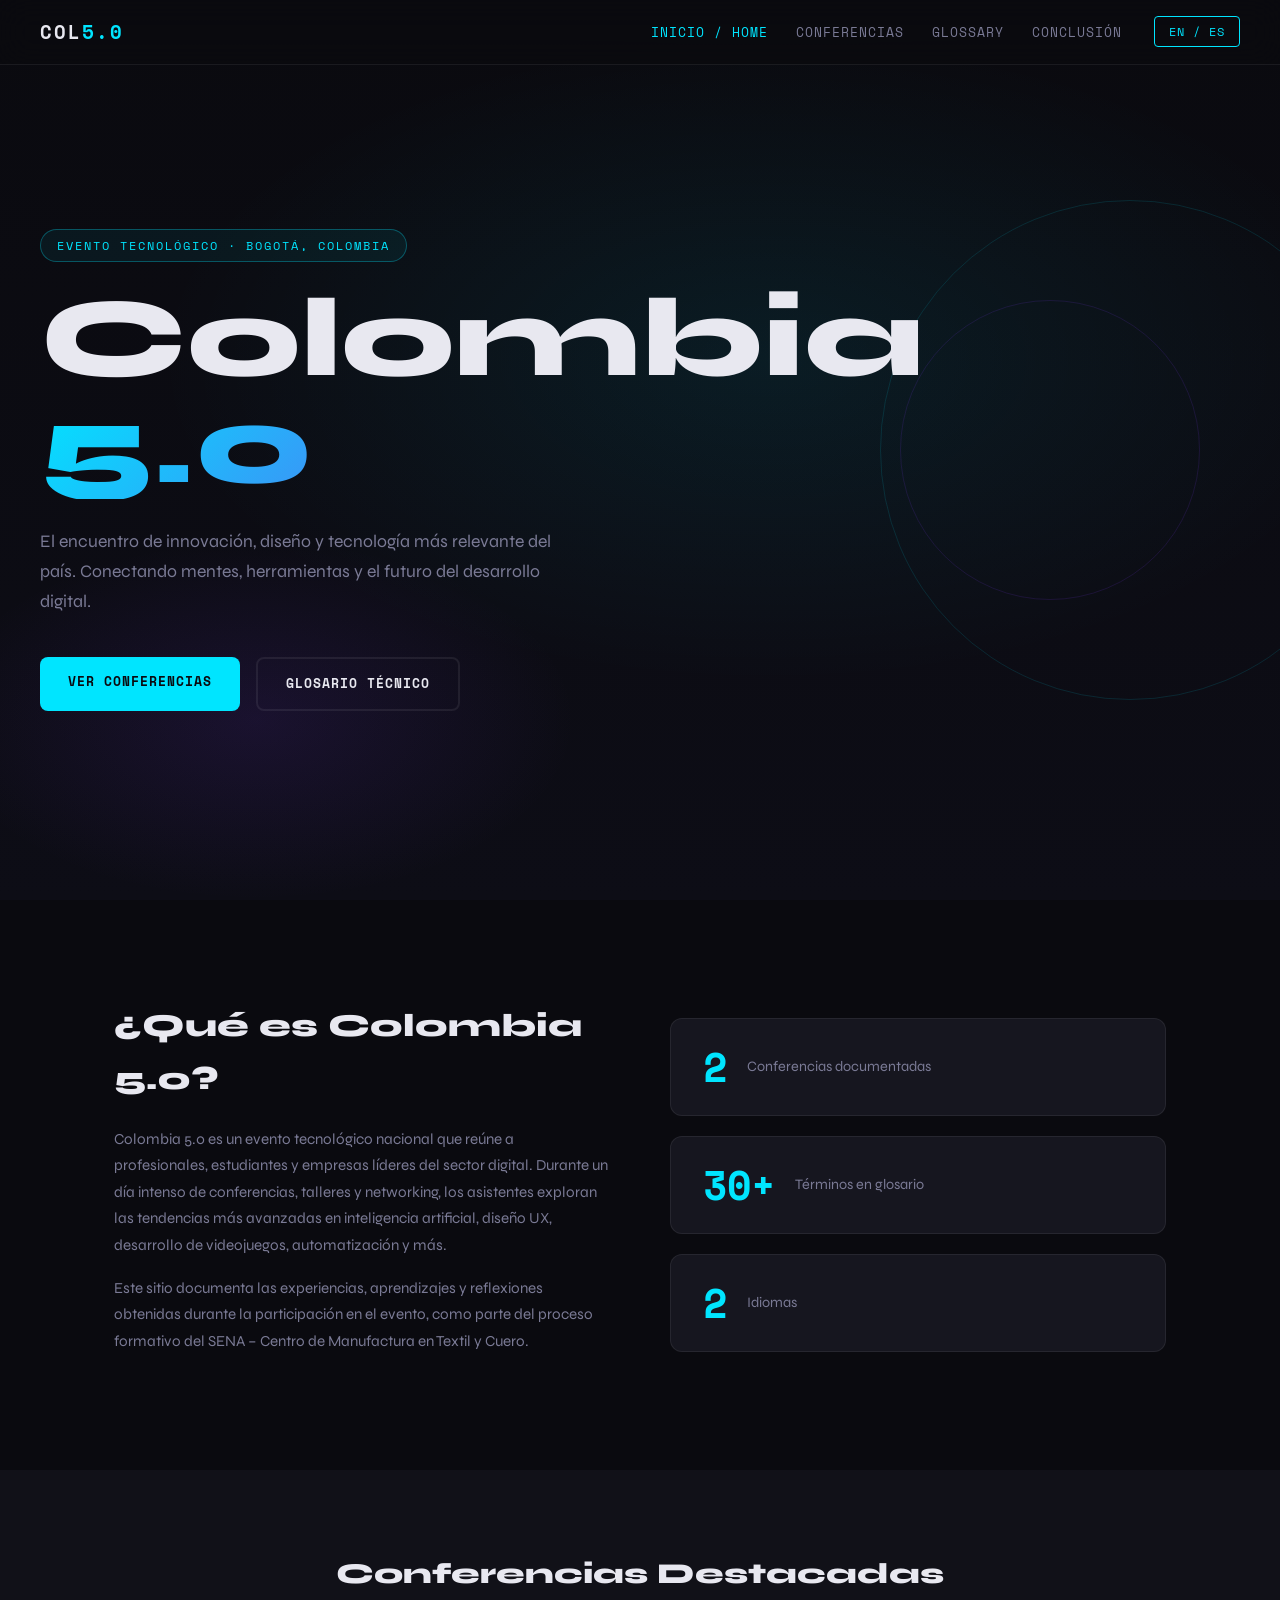
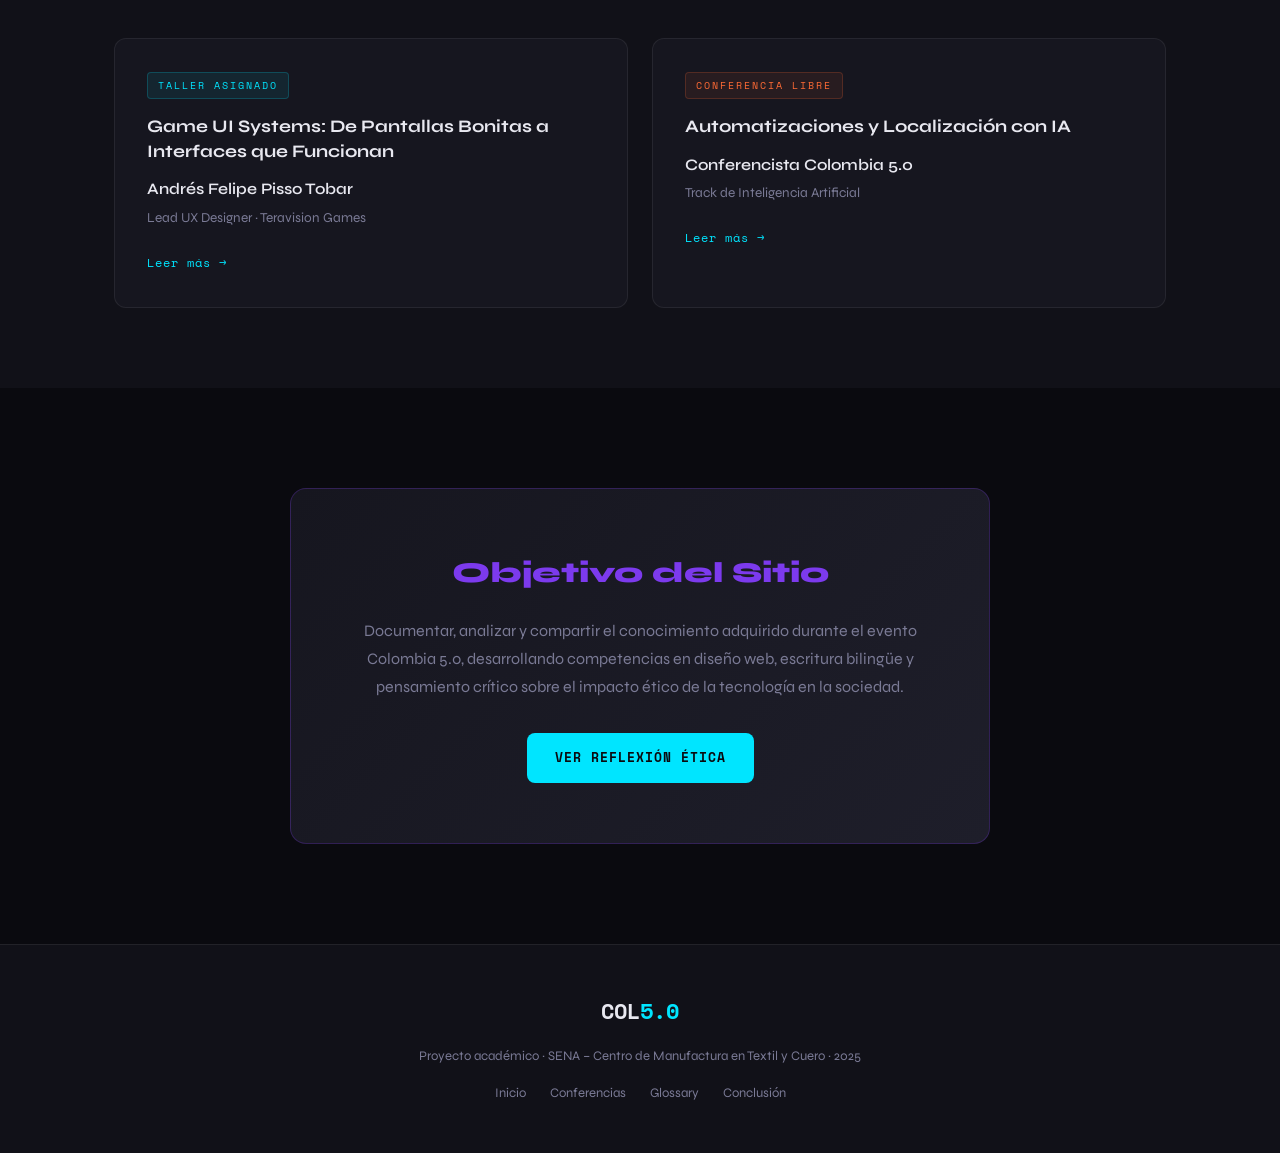
==== index.html @ e1dc3b64 "Add files via upload" ====
<!DOCTYPE html>
<html lang="es">
<head>
  <meta charset="UTF-8" />
  <meta name="viewport" content="width=device-width, initial-scale=1.0" />
  <title>Colombia 5.0 – Evento Tecnológico</title>
  <link rel="stylesheet" href="css/style.css" />
  <link href="https://fonts.googleapis.com/css2?family=Space+Mono:wght@400;700&family=Syne:wght@400;600;700;800&display=swap" rel="stylesheet" />
</head>
<body>

  <nav class="navbar">
    <div class="nav-brand">COL<span>5.0</span></div>
    <ul class="nav-links">
      <li><a href="index.html" class="active">Inicio / Home</a></li>
      <li><a href="pages/conferencias.html">Conferencias</a></li>
      <li><a href="pages/glossary.html">Glossary</a></li>
      <li><a href="pages/conclusion.html">Conclusión</a></li>
    </ul>
    <button class="lang-btn" onclick="toggleLang()">EN / ES</button>
  </nav>

  <header class="hero">
    <div class="hero-bg"></div>
    <div class="hero-content">
      <div class="badge" data-es="Evento Tecnológico · Bogotá, Colombia" data-en="Tech Event · Bogotá, Colombia">Evento Tecnológico · Bogotá, Colombia</div>
      <h1>
        <span class="hero-col" data-es="Colombia" data-en="Colombia">Colombia</span>
        <span class="hero-num">5.0</span>
      </h1>
      <p class="hero-sub" data-es="El encuentro de innovación, diseño y tecnología más relevante del país. Conectando mentes, herramientas y el futuro del desarrollo digital." data-en="The most relevant innovation, design, and technology gathering in the country. Connecting minds, tools, and the future of digital development.">
        El encuentro de innovación, diseño y tecnología más relevante del país. Conectando mentes, herramientas y el futuro del desarrollo digital.
      </p>
      <div class="hero-ctas">
        <a href="pages/conferencias.html" class="btn btn-primary" data-es="Ver Conferencias" data-en="View Talks">Ver Conferencias</a>
        <a href="pages/glossary.html" class="btn btn-outline" data-es="Glosario Técnico" data-en="Technical Glossary">Glosario Técnico</a>
      </div>
    </div>
    <div class="hero-deco">
      <div class="deco-circle c1"></div>
      <div class="deco-circle c2"></div>
    </div>
  </header>

  <section class="about">
    <div class="container">
      <div class="about-grid">
        <div class="about-text">
          <h2 data-es="¿Qué es Colombia 5.0?" data-en="What is Colombia 5.0?">¿Qué es Colombia 5.0?</h2>
          <p data-es="Colombia 5.0 es un evento tecnológico nacional que reúne a profesionales, estudiantes y empresas líderes del sector digital. Durante un día intenso de conferencias, talleres y networking, los asistentes exploran las tendencias más avanzadas en inteligencia artificial, diseño UX, desarrollo de videojuegos, automatización y más." data-en="Colombia 5.0 is a national tech event that brings together professionals, students, and leading digital industry companies. During a full day of talks, workshops, and networking, attendees explore cutting-edge trends in artificial intelligence, UX design, game development, automation, and more.">
            Colombia 5.0 es un evento tecnológico nacional que reúne a profesionales, estudiantes y empresas líderes del sector digital. Durante un día intenso de conferencias, talleres y networking, los asistentes exploran las tendencias más avanzadas en inteligencia artificial, diseño UX, desarrollo de videojuegos, automatización y más.
          </p>
          <p data-es="Este sitio documenta las experiencias, aprendizajes y reflexiones obtenidas durante la participación en el evento, como parte del proceso formativo del SENA – Centro de Manufactura en Textil y Cuero." data-en="This site documents the experiences, learnings, and reflections obtained during participation in the event, as part of the training process at SENA – Centro de Manufactura en Textil y Cuero.">
            Este sitio documenta las experiencias, aprendizajes y reflexiones obtenidas durante la participación en el evento, como parte del proceso formativo del SENA – Centro de Manufactura en Textil y Cuero.
          </p>
        </div>
        <div class="about-stats">
          <div class="stat-card">
            <span class="stat-num">2</span>
            <span class="stat-label" data-es="Conferencias documentadas" data-en="Documented talks">Conferencias documentadas</span>
          </div>
          <div class="stat-card">
            <span class="stat-num">30+</span>
            <span class="stat-label" data-es="Términos en glosario" data-en="Glossary terms">Términos en glosario</span>
          </div>
          <div class="stat-card">
            <span class="stat-num">2</span>
            <span class="stat-label" data-es="Idiomas" data-en="Languages">Idiomas</span>
          </div>
        </div>
      </div>
    </div>
  </section>

  <section class="talks-preview">
    <div class="container">
      <h2 class="section-title" data-es="Conferencias Destacadas" data-en="Featured Talks">Conferencias Destacadas</h2>
      <div class="talks-grid">
        <a href="pages/conferencias.html#game-ui" class="talk-card">
          <div class="talk-tag" data-es="TALLER ASIGNADO" data-en="ASSIGNED WORKSHOP">TALLER ASIGNADO</div>
          <h3 data-es="Game UI Systems: De Pantallas Bonitas a Interfaces que Funcionan" data-en="Game UI Systems: From Pretty Screens to Interfaces that Work">Game UI Systems: De Pantallas Bonitas a Interfaces que Funcionan</h3>
          <p class="talk-speaker">Andrés Felipe Pisso Tobar</p>
          <p class="talk-role" data-es="Lead UX Designer · Teravision Games" data-en="Lead UX Designer · Teravision Games">Lead UX Designer · Teravision Games</p>
          <span class="talk-more" data-es="Leer más →" data-en="Read more →">Leer más →</span>
        </a>
        <a href="pages/conferencias.html#automatizacion" class="talk-card">
          <div class="talk-tag alt" data-es="CONFERENCIA LIBRE" data-en="FREE CHOICE TALK">CONFERENCIA LIBRE</div>
          <h3 data-es="Automatizaciones y Localización con IA" data-en="Automation and Localization with AI">Automatizaciones y Localización con IA</h3>
          <p class="talk-speaker">Conferencista Colombia 5.0</p>
          <p class="talk-role" data-es="Track de Inteligencia Artificial" data-en="Artificial Intelligence Track">Track de Inteligencia Artificial</p>
          <span class="talk-more" data-es="Leer más →" data-en="Read more →">Leer más →</span>
        </a>
      </div>
    </div>
  </section>

  <section class="objective-section">
    <div class="container">
      <div class="obj-card">
        <h2 data-es="Objetivo del Sitio" data-en="Site Objective">Objetivo del Sitio</h2>
        <p data-es="Documentar, analizar y compartir el conocimiento adquirido durante el evento Colombia 5.0, desarrollando competencias en diseño web, escritura bilingüe y pensamiento crítico sobre el impacto ético de la tecnología en la sociedad." data-en="Document, analyze, and share knowledge acquired during the Colombia 5.0 event, developing skills in web design, bilingual writing, and critical thinking about the ethical impact of technology on society.">
          Documentar, analizar y compartir el conocimiento adquirido durante el evento Colombia 5.0, desarrollando competencias en diseño web, escritura bilingüe y pensamiento crítico sobre el impacto ético de la tecnología en la sociedad.
        </p>
        <a href="pages/conclusion.html" class="btn btn-primary" data-es="Ver Reflexión Ética" data-en="View Ethical Reflection">Ver Reflexión Ética</a>
      </div>
    </div>
  </section>

  <footer class="footer">
    <div class="container footer-inner">
      <div class="footer-brand">COL<span>5.0</span></div>
      <p data-es="Proyecto académico · SENA – Centro de Manufactura en Textil y Cuero · 2025" data-en="Academic project · SENA – Centro de Manufactura en Textil y Cuero · 2025">Proyecto académico · SENA – Centro de Manufactura en Textil y Cuero · 2025</p>
      <nav class="footer-nav">
        <a href="index.html">Inicio</a>
        <a href="pages/conferencias.html">Conferencias</a>
        <a href="pages/glossary.html">Glossary</a>
        <a href="pages/conclusion.html">Conclusión</a>
      </nav>
    </div>
  </footer>

  <script src="js/lang.js"></script>
</body>
</html>
---- css/style.css ----
:root {
  --bg: #0a0a0f;
  --bg2: #111118;
  --surface: #16161f;
  --surface2: #1e1e2a;
  --accent: #00e5ff;
  --accent2: #ff6b35;
  --accent3: #7c3aed;
  --text: #e8e8f0;
  --text-muted: #7a7a95;
  --border: rgba(255,255,255,0.07);
  --font-display: 'Syne', sans-serif;
  --font-mono: 'Space Mono', monospace;
  --radius: 12px;
  --transition: 0.3s cubic-bezier(0.4,0,0.2,1);
}
*, *::before, *::after { box-sizing: border-box; margin: 0; padding: 0; }
html { scroll-behavior: smooth; }
body { background: var(--bg); color: var(--text); font-family: var(--font-display); line-height: 1.65; overflow-x: hidden; }
a { color: inherit; text-decoration: none; }
img { max-width: 100%; display: block; }
.container { max-width: 1100px; margin: 0 auto; padding: 0 24px; }

.navbar { position: fixed; top: 0; left: 0; right: 0; z-index: 100; display: flex; align-items: center; gap: 32px; padding: 16px 40px; background: rgba(10,10,15,0.9); backdrop-filter: blur(16px); border-bottom: 1px solid var(--border); }
.nav-brand { font-family: var(--font-mono); font-size: 1.2rem; font-weight: 700; letter-spacing: 2px; }
.nav-brand span { color: var(--accent); }
.nav-links { display: flex; gap: 28px; list-style: none; margin-left: auto; }
.nav-links a { font-size: 0.8rem; letter-spacing: 1px; text-transform: uppercase; color: var(--text-muted); transition: color var(--transition); font-family: var(--font-mono); }
.nav-links a:hover, .nav-links a.active { color: var(--accent); }
.lang-btn { font-family: var(--font-mono); font-size: 0.75rem; background: transparent; border: 1px solid var(--accent); color: var(--accent); padding: 6px 14px; border-radius: 4px; cursor: pointer; letter-spacing: 1px; transition: all var(--transition); }
.lang-btn:hover { background: var(--accent); color: var(--bg); }

.hero { min-height: 100vh; display: flex; align-items: center; position: relative; overflow: hidden; padding: 120px 40px 80px; }
.hero-bg { position: absolute; inset: 0; z-index: 0; background: radial-gradient(ellipse 80% 60% at 60% 40%, rgba(0,229,255,0.08) 0%, transparent 60%), radial-gradient(ellipse 50% 40% at 20% 80%, rgba(124,58,237,0.12) 0%, transparent 50%), linear-gradient(180deg, #0a0a0f 0%, #0d0d16 100%); }
.hero-content { position: relative; z-index: 2; max-width: 700px; }
.badge { display: inline-block; font-family: var(--font-mono); font-size: 0.72rem; letter-spacing: 2px; text-transform: uppercase; color: var(--accent); border: 1px solid rgba(0,229,255,0.3); padding: 6px 16px; border-radius: 40px; margin-bottom: 24px; background: rgba(0,229,255,0.06); }
.hero h1 { font-size: clamp(3.5rem, 10vw, 7rem); font-weight: 800; line-height: 0.95; margin-bottom: 28px; }
.hero-col { display: block; color: var(--text); }
.hero-num { display: block; background: linear-gradient(135deg, var(--accent) 0%, var(--accent3) 100%); -webkit-background-clip: text; -webkit-text-fill-color: transparent; background-clip: text; }
.hero-sub { font-size: 1.1rem; color: var(--text-muted); max-width: 520px; margin-bottom: 40px; line-height: 1.7; }
.hero-ctas { display: flex; gap: 16px; flex-wrap: wrap; }
.hero-deco { position: absolute; inset: 0; z-index: 1; pointer-events: none; }
.deco-circle { position: absolute; border-radius: 50%; border: 1px solid rgba(0,229,255,0.12); }
.c1 { width: 500px; height: 500px; right: -100px; top: 50%; transform: translateY(-50%); }
.c2 { width: 300px; height: 300px; right: 80px; top: 50%; transform: translateY(-50%); border-color: rgba(124,58,237,0.15); }

.btn { display: inline-block; padding: 14px 28px; border-radius: 8px; font-family: var(--font-mono); font-size: 0.82rem; letter-spacing: 1px; text-transform: uppercase; font-weight: 700; transition: all var(--transition); cursor: pointer; }
.btn-primary { background: var(--accent); color: var(--bg); }
.btn-primary:hover { background: #00b8d4; transform: translateY(-2px); box-shadow: 0 8px 24px rgba(0,229,255,0.25); }
.btn-outline { border: 2px solid var(--border); color: var(--text); background: transparent; }
.btn-outline:hover { border-color: var(--accent); color: var(--accent); transform: translateY(-2px); }

.about { padding: 100px 0; }
.about-grid { display: grid; grid-template-columns: 1fr 1fr; gap: 60px; align-items: center; }
.about-text h2 { font-size: 2rem; font-weight: 800; margin-bottom: 20px; }
.about-text p { color: var(--text-muted); font-size: 0.95rem; margin-bottom: 16px; line-height: 1.75; }
.about-stats { display: flex; flex-direction: column; gap: 20px; }
.stat-card { background: var(--surface); border: 1px solid var(--border); border-radius: var(--radius); padding: 28px 32px; display: flex; align-items: center; gap: 20px; transition: border-color var(--transition); }
.stat-card:hover { border-color: var(--accent); }
.stat-num { font-size: 2.5rem; font-weight: 800; font-family: var(--font-mono); color: var(--accent); line-height: 1; }
.stat-label { color: var(--text-muted); font-size: 0.9rem; }

.talks-preview { padding: 80px 0; background: var(--bg2); }
.section-title { font-size: 1.8rem; font-weight: 800; margin-bottom: 40px; text-align: center; }
.talks-grid { display: grid; grid-template-columns: 1fr 1fr; gap: 24px; }
.talk-card { background: var(--surface); border: 1px solid var(--border); border-radius: var(--radius); padding: 32px; display: block; transition: all var(--transition); position: relative; overflow: hidden; }
.talk-card::before { content: ''; position: absolute; top: 0; left: 0; right: 0; height: 3px; background: linear-gradient(90deg, var(--accent), var(--accent3)); opacity: 0; transition: opacity var(--transition); }
.talk-card:hover { border-color: rgba(0,229,255,0.25); transform: translateY(-4px); box-shadow: 0 16px 48px rgba(0,0,0,0.4); }
.talk-card:hover::before { opacity: 1; }
.talk-tag { font-family: var(--font-mono); font-size: 0.65rem; letter-spacing: 2px; text-transform: uppercase; color: var(--accent); background: rgba(0,229,255,0.08); border: 1px solid rgba(0,229,255,0.2); padding: 4px 10px; border-radius: 4px; display: inline-block; margin-bottom: 16px; }
.talk-tag.alt { color: var(--accent2); background: rgba(255,107,53,0.08); border-color: rgba(255,107,53,0.2); }
.talk-card h3 { font-size: 1.1rem; font-weight: 700; margin-bottom: 12px; line-height: 1.4; }
.talk-speaker { font-weight: 600; color: var(--text); margin-bottom: 4px; }
.talk-role { font-size: 0.85rem; color: var(--text-muted); margin-bottom: 20px; }
.talk-more { font-family: var(--font-mono); font-size: 0.78rem; color: var(--accent); letter-spacing: 1px; }

.objective-section { padding: 100px 0; }
.obj-card { background: linear-gradient(135deg, var(--surface) 0%, var(--surface2) 100%); border: 1px solid rgba(124,58,237,0.25); border-radius: 16px; padding: 60px; text-align: center; max-width: 700px; margin: 0 auto; }
.obj-card h2 { font-size: 1.8rem; font-weight: 800; margin-bottom: 20px; color: var(--accent3); }
.obj-card p { color: var(--text-muted); font-size: 1rem; line-height: 1.75; margin-bottom: 32px; }

.footer { background: var(--bg2); border-top: 1px solid var(--border); padding: 48px 0; }
.footer-inner { display: flex; flex-direction: column; align-items: center; gap: 16px; text-align: center; }
.footer-brand { font-family: var(--font-mono); font-size: 1.4rem; font-weight: 700; }
.footer-brand span { color: var(--accent); }
.footer p { color: var(--text-muted); font-size: 0.82rem; }
.footer-nav { display: flex; gap: 24px; flex-wrap: wrap; justify-content: center; }
.footer-nav a { font-size: 0.82rem; color: var(--text-muted); transition: color var(--transition); }
.footer-nav a:hover { color: var(--accent); }

.page-hero { padding: 140px 40px 60px; background: linear-gradient(180deg, rgba(0,229,255,0.04) 0%, transparent 100%); text-align: center; }
.page-hero h1 { font-size: 2.8rem; font-weight: 800; margin-bottom: 16px; }
.page-hero p { color: var(--text-muted); max-width: 560px; margin: 0 auto; }

.conf-section { padding: 80px 0; border-bottom: 1px solid var(--border); }
.conf-header { display: flex; gap: 20px; align-items: flex-start; margin-bottom: 48px; flex-wrap: wrap; }
.conf-tag-big { font-family: var(--font-mono); font-size: 0.65rem; letter-spacing: 2px; text-transform: uppercase; padding: 6px 14px; border-radius: 6px; white-space: nowrap; }
.conf-tag-big.primary { background: rgba(0,229,255,0.1); color: var(--accent); border: 1px solid rgba(0,229,255,0.2); }
.conf-tag-big.secondary { background: rgba(255,107,53,0.1); color: var(--accent2); border: 1px solid rgba(255,107,53,0.2); }
.conf-title { font-size: 2rem; font-weight: 800; line-height: 1.2; margin-bottom: 8px; }
.conf-meta { display: flex; gap: 12px; flex-wrap: wrap; margin-bottom: 8px; }
.conf-meta span { font-family: var(--font-mono); font-size: 0.78rem; color: var(--text-muted); background: var(--surface); padding: 4px 12px; border-radius: 4px; border: 1px solid var(--border); }

.bilingual-block { display: grid; grid-template-columns: 1fr 1fr; gap: 32px; margin: 40px 0; }
.lang-panel { background: var(--surface); border: 1px solid var(--border); border-radius: var(--radius); padding: 28px; }
.lang-panel h4 { font-family: var(--font-mono); font-size: 0.7rem; letter-spacing: 2px; text-transform: uppercase; margin-bottom: 14px; }
.lang-panel.es h4 { color: var(--accent3); }
.lang-panel.en h4 { color: var(--accent); }
.lang-panel p { color: var(--text-muted); font-size: 0.93rem; line-height: 1.75; }

.keywords { display: flex; flex-wrap: wrap; gap: 10px; margin: 32px 0; }
.keyword { font-family: var(--font-mono); font-size: 0.75rem; background: var(--surface2); border: 1px solid var(--border); color: var(--accent); padding: 6px 14px; border-radius: 40px; letter-spacing: 0.5px; }
.keyword-label { font-family: var(--font-mono); font-size: 0.7rem; letter-spacing: 2px; text-transform: uppercase; color: var(--text-muted); margin-bottom: 12px; }

.photo-grid { display: grid; grid-template-columns: repeat(auto-fill, minmax(260px, 1fr)); gap: 16px; margin: 32px 0; }
.photo-placeholder { background: var(--surface); border: 1px solid var(--border); border-radius: var(--radius); aspect-ratio: 16/10; display: flex; flex-direction: column; align-items: center; justify-content: center; gap: 8px; color: var(--text-muted); font-size: 0.8rem; overflow: hidden; }
.photo-placeholder img { width: 100%; height: 100%; object-fit: cover; }
.photo-caption { font-size: 0.78rem; color: var(--text-muted); text-align: center; margin-top: 4px; }

.glossary-section { padding: 80px 0; }
.search-wrap { margin-bottom: 32px; position: relative; }
.search-wrap input { width: 100%; padding: 14px 18px 14px 48px; background: var(--surface); border: 1px solid var(--border); border-radius: var(--radius); color: var(--text); font-family: var(--font-mono); font-size: 0.9rem; outline: none; transition: border-color var(--transition); }
.search-wrap input:focus { border-color: var(--accent); }
.search-wrap input::placeholder { color: var(--text-muted); }
.search-icon { position: absolute; left: 16px; top: 50%; transform: translateY(-50%); color: var(--text-muted); font-size: 1rem; }
.glossary-table { width: 100%; border-collapse: collapse; }
.glossary-table thead tr { background: var(--surface); border-bottom: 2px solid var(--accent); }
.glossary-table th { padding: 14px 20px; text-align: left; font-family: var(--font-mono); font-size: 0.72rem; letter-spacing: 2px; text-transform: uppercase; color: var(--accent); }
.glossary-table td { padding: 14px 20px; font-size: 0.88rem; border-bottom: 1px solid var(--border); vertical-align: top; }
.glossary-table td:first-child { font-weight: 600; color: var(--accent3); font-family: var(--font-mono); }
.glossary-table td:nth-child(2) { color: var(--text); }
.glossary-table td:nth-child(3) { color: var(--text-muted); font-size: 0.85rem; }
.glossary-table tr:hover td { background: var(--surface); }
.gloss-count { font-family: var(--font-mono); font-size: 0.8rem; color: var(--text-muted); margin-bottom: 20px; }
.gloss-count span { color: var(--accent); }

.conclusion-section { padding: 100px 0; }
.conclusion-hero { text-align: center; margin-bottom: 80px; }
.conclusion-hero h1 { font-size: 2.5rem; font-weight: 800; margin-bottom: 16px; }
.conclusion-hero p { color: var(--text-muted); max-width: 560px; margin: 0 auto; }
.ethics-grid { display: grid; grid-template-columns: 1fr 1fr; gap: 24px; margin: 48px 0; }
.ethics-card { background: var(--surface); border: 1px solid var(--border); border-radius: var(--radius); padding: 32px; transition: all var(--transition); }
.ethics-card:hover { border-color: var(--accent3); transform: translateY(-2px); }
.ethics-icon { font-size: 2rem; margin-bottom: 14px; }
.ethics-card h3 { font-size: 1.05rem; font-weight: 700; margin-bottom: 12px; color: var(--accent3); }
.ethics-card p { color: var(--text-muted); font-size: 0.9rem; line-height: 1.7; }
.conclusion-text { max-width: 760px; margin: 0 auto; }
.conclusion-text h2 { font-size: 1.5rem; font-weight: 700; margin: 40px 0 16px; color: var(--text); }
.conclusion-text p { color: var(--text-muted); font-size: 0.95rem; line-height: 1.8; margin-bottom: 16px; }
.bilingual-conclusion { background: var(--surface); border-left: 3px solid var(--accent); border-radius: 0 var(--radius) var(--radius) 0; padding: 28px 32px; margin: 32px 0; }
.bilingual-conclusion .lang-label { font-family: var(--font-mono); font-size: 0.65rem; letter-spacing: 2px; text-transform: uppercase; color: var(--accent); margin-bottom: 10px; }
.bilingual-conclusion p { color: var(--text-muted); font-size: 0.92rem; line-height: 1.75; }
.bilingual-conclusion.en-panel { border-color: var(--accent2); }
.bilingual-conclusion.en-panel .lang-label { color: var(--accent2); }

@media (max-width: 768px) {
  .navbar { padding: 14px 20px; gap: 12px; }
  .nav-links { display: none; }
  .hero { padding: 100px 20px 60px; }
  .about-grid, .talks-grid, .bilingual-block, .ethics-grid { grid-template-columns: 1fr; }
  .conf-header { flex-direction: column; }
  .obj-card { padding: 40px 24px; }
  .glossary-table th, .glossary-table td { padding: 10px 12px; font-size: 0.8rem; }
  .page-hero { padding: 100px 20px 40px; }
}
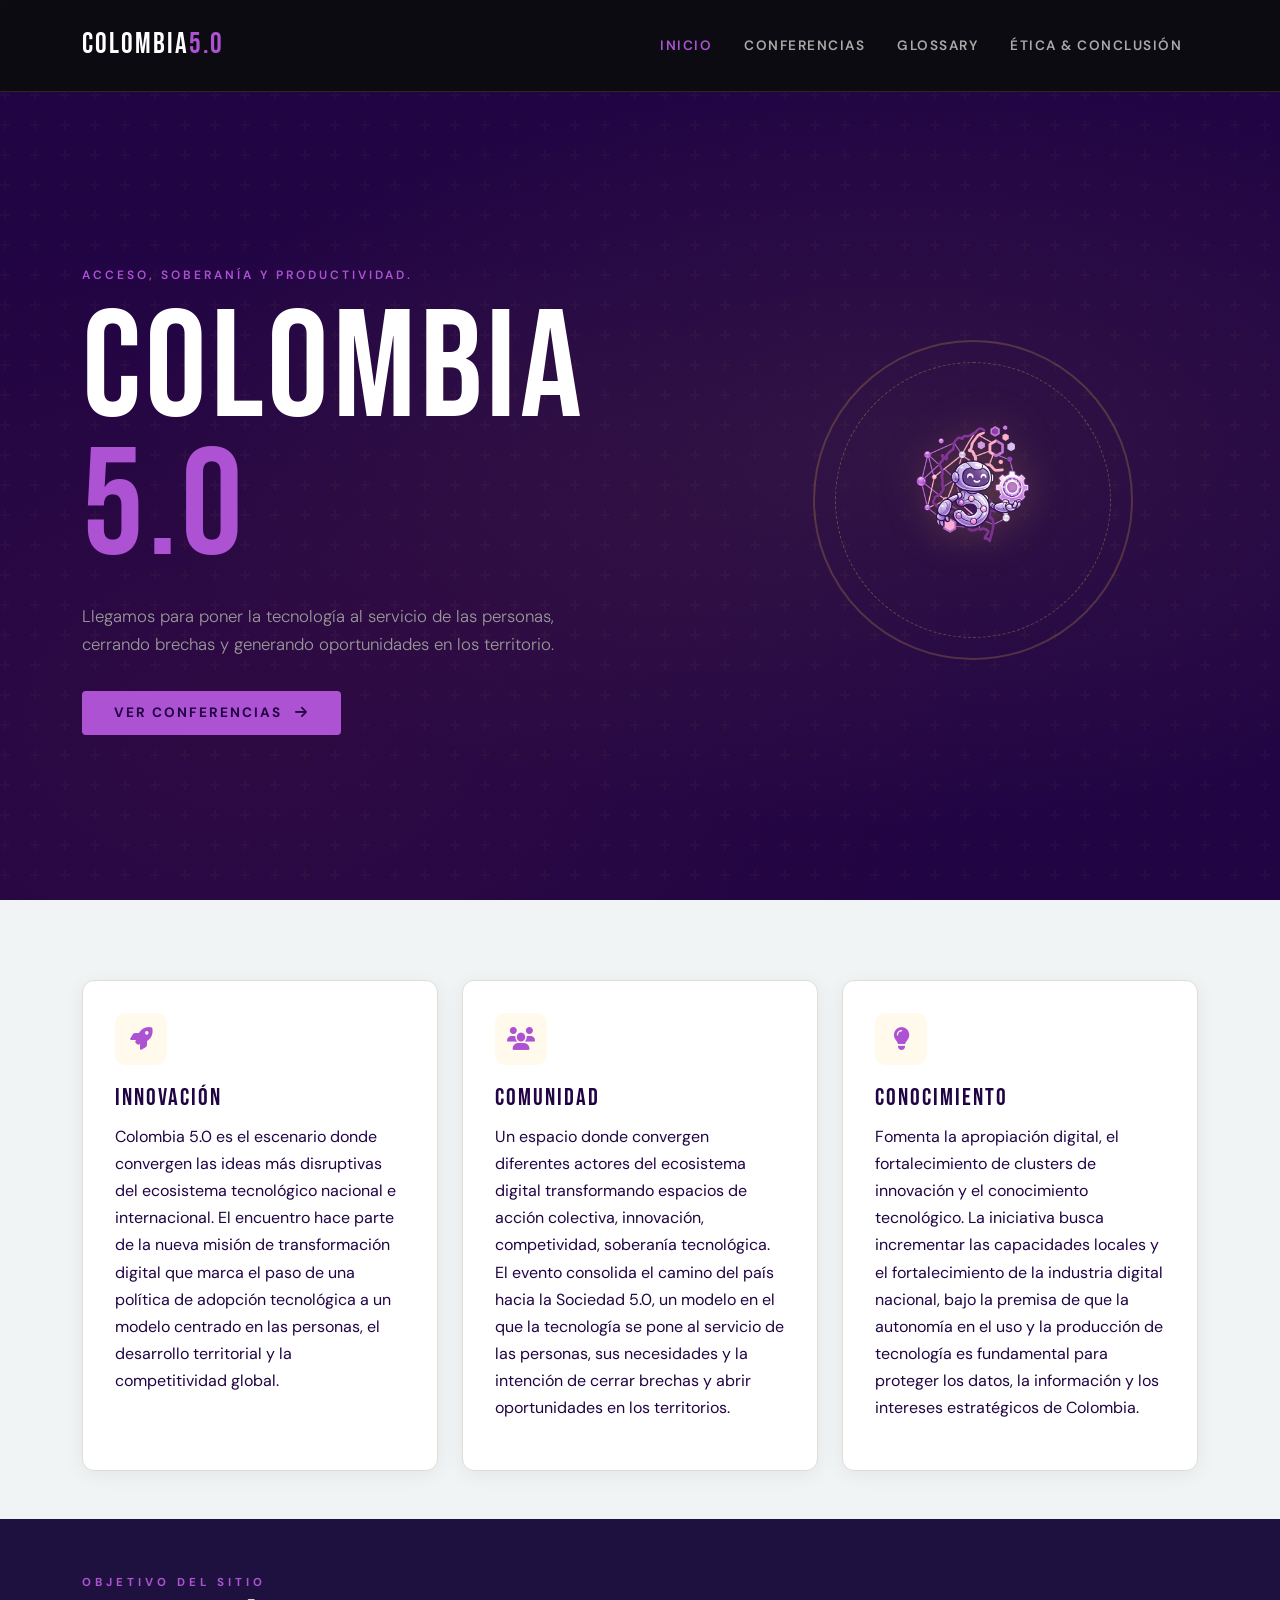
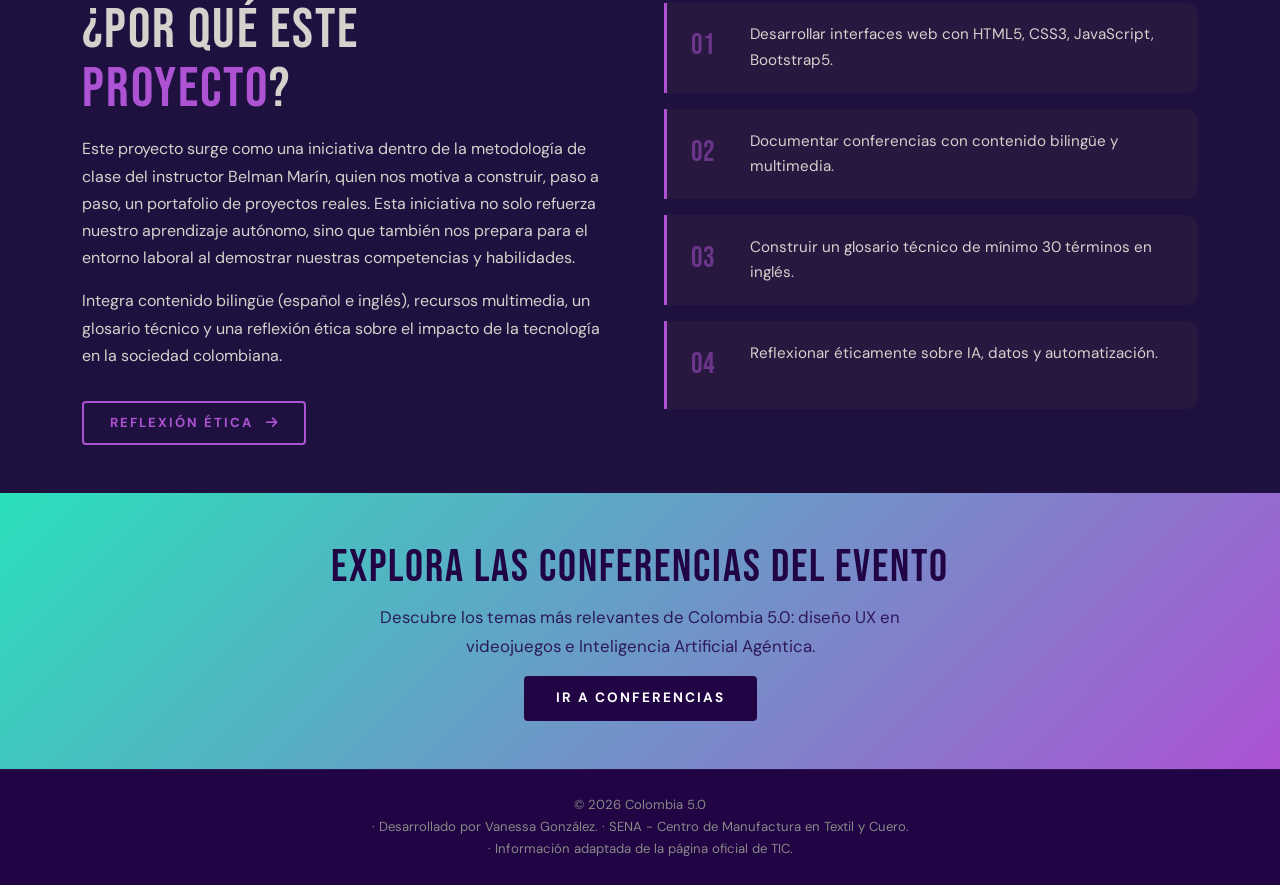
==== commit 3f6dfbaf: "Update index.html" ====
--- a/index.html
+++ b/index.html
@@ -2,123 +2,124 @@
 <html lang="es">
 <head>
   <meta charset="UTF-8" />
-  <meta name="viewport" content="width=device-width, initial-scale=1.0" />
-  <title>Colombia 5.0 – Evento Tecnológico</title>
-  <link rel="stylesheet" href="css/style.css" />
-  <link href="https://fonts.googleapis.com/css2?family=Space+Mono:wght@400;700&family=Syne:wght@400;600;700;800&display=swap" rel="stylesheet" />
+  <meta name="viewport" content="width=device-width, initial-scale=1.0"/>
+  <title>Colombia5.0</title>
+  <link rel="stylesheet" href="https://cdn.jsdelivr.net/npm/bootstrap@5.3.3/dist/css/bootstrap.min.css"/>
+  <link rel="stylesheet" href="https://cdnjs.cloudflare.com/ajax/libs/font-awesome/6.5.0/css/all.min.css"/>
+  <link href="https://fonts.googleapis.com/css2?family=Bebas+Neue&family=DM+Sans:ital,wght@0,300;0,400;0,600;1,300&display=swap" rel="stylesheet"/>
+  <link rel="stylesheet" href="css/style.css"/>
 </head>
 <body>
 
-  <nav class="navbar">
-    <div class="nav-brand">COL<span>5.0</span></div>
-    <ul class="nav-links">
-      <li><a href="index.html" class="active">Inicio / Home</a></li>
-      <li><a href="pages/conferencias.html">Conferencias</a></li>
-      <li><a href="pages/glossary.html">Glossary</a></li>
-      <li><a href="pages/conclusion.html">Conclusión</a></li>
-    </ul>
-    <button class="lang-btn" onclick="toggleLang()">EN / ES</button>
-  </nav>
+<!-- NAVBAR -->
+<nav class="navbar navbar-expand-lg fixed-top" id="mainNav">
+  <div class="container">
+    <a class="navbar-brand" href="index.html">
+      <span class="brand-co">Colombia</span><span class="brand-num">5.0</span>
+    </a>
+    <button class="navbar-toggler" type="button" data-bs-toggle="collapse" data-bs-target="#navMenu">
+      <span class="navbar-toggler-icon"></span>
+    </button>
+    <div class="collapse navbar-collapse" id="navMenu">
+      <ul class="navbar-nav ms-auto">
+        <li class="nav-item"><a class="nav-link active" href="index.html">Inicio</a></li>
+        <li class="nav-item"><a class="nav-link" href="pages/conferencias.html">Conferencias</a></li>
+        <li class="nav-item"><a class="nav-link" href="pages/glossary.html">Glossary</a></li>
+        <li class="nav-item"><a class="nav-link" href="pages/etica.html">Ética & Conclusión</a></li>
+      </ul>
+    </div>
+  </div>
+</nav>
 
-  <header class="hero">
-    <div class="hero-bg"></div>
-    <div class="hero-content">
-      <div class="badge" data-es="Evento Tecnológico · Bogotá, Colombia" data-en="Tech Event · Bogotá, Colombia">Evento Tecnológico · Bogotá, Colombia</div>
-      <h1>
-        <span class="hero-col" data-es="Colombia" data-en="Colombia">Colombia</span>
-        <span class="hero-num">5.0</span>
-      </h1>
-      <p class="hero-sub" data-es="El encuentro de innovación, diseño y tecnología más relevante del país. Conectando mentes, herramientas y el futuro del desarrollo digital." data-en="The most relevant innovation, design, and technology gathering in the country. Connecting minds, tools, and the future of digital development.">
-        El encuentro de innovación, diseño y tecnología más relevante del país. Conectando mentes, herramientas y el futuro del desarrollo digital.
-      </p>
-      <div class="hero-ctas">
-        <a href="pages/conferencias.html" class="btn btn-primary" data-es="Ver Conferencias" data-en="View Talks">Ver Conferencias</a>
-        <a href="pages/glossary.html" class="btn btn-outline" data-es="Glosario Técnico" data-en="Technical Glossary">Glosario Técnico</a>
+<!-- HERO -->
+<section class="hero-section d-flex align-items-center">
+  <div class="hero-overlay"></div>
+  <div class="container position-relative z-1">
+    <div class="row align-items-center">
+      <div class="col-lg-7">
+        <p class="hero-tag">Acceso, Soberanía y productividad.</p>
+        <h1 class="hero-title">Colombia<br/><span class="accent">5.0</span></h1>
+        <p class="hero-sub">Llegamos para poner la tecnología al servicio de las personas,<br/>cerrando brechas y generando oportunidades en los territorio.</p>
+        <a href="pages/conferencias.html" class="btn btn-hero mt-3">Ver Conferencias <i class="fa fa-arrow-right ms-2"></i></a>
       </div>
+           <div class="col-lg-5 d-flex justify-content-center align-items-center mt-5 mt-lg-0">
+              <div class="hero-badge">
+                <div class="badge-inner">
+                  <img src="img/Icono.png" alt="Icono">
+                </div>
+              </div>
+            </div>
     </div>
-    <div class="hero-deco">
-      <div class="deco-circle c1"></div>
-      <div class="deco-circle c2"></div>
-    </div>
-  </header>
+  </div>
+</section>
 
-  <section class="about">
-    <div class="container">
-      <div class="about-grid">
-        <div class="about-text">
-          <h2 data-es="¿Qué es Colombia 5.0?" data-en="What is Colombia 5.0?">¿Qué es Colombia 5.0?</h2>
-          <p data-es="Colombia 5.0 es un evento tecnológico nacional que reúne a profesionales, estudiantes y empresas líderes del sector digital. Durante un día intenso de conferencias, talleres y networking, los asistentes exploran las tendencias más avanzadas en inteligencia artificial, diseño UX, desarrollo de videojuegos, automatización y más." data-en="Colombia 5.0 is a national tech event that brings together professionals, students, and leading digital industry companies. During a full day of talks, workshops, and networking, attendees explore cutting-edge trends in artificial intelligence, UX design, game development, automation, and more.">
-            Colombia 5.0 es un evento tecnológico nacional que reúne a profesionales, estudiantes y empresas líderes del sector digital. Durante un día intenso de conferencias, talleres y networking, los asistentes exploran las tendencias más avanzadas en inteligencia artificial, diseño UX, desarrollo de videojuegos, automatización y más.
-          </p>
-          <p data-es="Este sitio documenta las experiencias, aprendizajes y reflexiones obtenidas durante la participación en el evento, como parte del proceso formativo del SENA – Centro de Manufactura en Textil y Cuero." data-en="This site documents the experiences, learnings, and reflections obtained during participation in the event, as part of the training process at SENA – Centro de Manufactura en Textil y Cuero.">
-            Este sitio documenta las experiencias, aprendizajes y reflexiones obtenidas durante la participación en el evento, como parte del proceso formativo del SENA – Centro de Manufactura en Textil y Cuero.
-          </p>
+<!-- INTRO CARDS -->
+<section class="section-light py-5">
+  <div class="container">
+    <div class="row g-4 mt-2">
+      <div class="col-md-4">
+        <div class="info-card h-100">
+          <div class="info-icon"><i class="fa-solid fa-rocket"></i></div>
+          <h3>Innovación</h3>
+          <p>Colombia 5.0 es el escenario donde convergen las ideas más disruptivas del ecosistema tecnológico nacional e internacional. El encuentro hace parte de la nueva misión de transformación digital que marca el paso de una política de adopción tecnológica a un modelo centrado en las personas, el desarrollo territorial y la competitividad global.</p>
         </div>
-        <div class="about-stats">
-          <div class="stat-card">
-            <span class="stat-num">2</span>
-            <span class="stat-label" data-es="Conferencias documentadas" data-en="Documented talks">Conferencias documentadas</span>
-          </div>
-          <div class="stat-card">
-            <span class="stat-num">30+</span>
-            <span class="stat-label" data-es="Términos en glosario" data-en="Glossary terms">Términos en glosario</span>
-          </div>
-          <div class="stat-card">
-            <span class="stat-num">2</span>
-            <span class="stat-label" data-es="Idiomas" data-en="Languages">Idiomas</span>
-          </div>
+      </div>
+      <div class="col-md-4">
+        <div class="info-card h-100">
+          <div class="info-icon"><i class="fa-solid fa-users"></i></div>
+          <h3>Comunidad</h3>
+          <p>Un espacio donde convergen diferentes actores del ecosistema digital transformando espacios de acción colectiva, innovación, competividad, soberanía tecnológica. El evento consolida el camino del país hacia la Sociedad 5.0, un modelo en el que la tecnología se pone al servicio de las personas, sus necesidades y la intención de cerrar brechas y abrir oportunidades en los territorios.</p>
+        </div>
+      </div>
+      <div class="col-md-4">
+        <div class="info-card h-100">
+          <div class="info-icon"><i class="fa-solid fa-lightbulb"></i></div>
+          <h3>Conocimiento</h3>
+          <p>Fomenta la apropiación digital, el fortalecimiento de clusters de innovación y el conocimiento tecnológico. La iniciativa busca incrementar las capacidades locales y el fortalecimiento de la industria digital nacional, bajo la premisa de que la autonomía en el uso y la producción de tecnología es fundamental para proteger los datos, la información y los intereses estratégicos de Colombia.</p>
         </div>
       </div>
     </div>
-  </section>
+  </div>
+</section>
 
-  <section class="talks-preview">
-    <div class="container">
-      <h2 class="section-title" data-es="Conferencias Destacadas" data-en="Featured Talks">Conferencias Destacadas</h2>
-      <div class="talks-grid">
-        <a href="pages/conferencias.html#game-ui" class="talk-card">
-          <div class="talk-tag" data-es="TALLER ASIGNADO" data-en="ASSIGNED WORKSHOP">TALLER ASIGNADO</div>
-          <h3 data-es="Game UI Systems: De Pantallas Bonitas a Interfaces que Funcionan" data-en="Game UI Systems: From Pretty Screens to Interfaces that Work">Game UI Systems: De Pantallas Bonitas a Interfaces que Funcionan</h3>
-          <p class="talk-speaker">Andrés Felipe Pisso Tobar</p>
-          <p class="talk-role" data-es="Lead UX Designer · Teravision Games" data-en="Lead UX Designer · Teravision Games">Lead UX Designer · Teravision Games</p>
-          <span class="talk-more" data-es="Leer más →" data-en="Read more →">Leer más →</span>
-        </a>
-        <a href="pages/conferencias.html#automatizacion" class="talk-card">
-          <div class="talk-tag alt" data-es="CONFERENCIA LIBRE" data-en="FREE CHOICE TALK">CONFERENCIA LIBRE</div>
-          <h3 data-es="Automatizaciones y Localización con IA" data-en="Automation and Localization with AI">Automatizaciones y Localización con IA</h3>
-          <p class="talk-speaker">Conferencista Colombia 5.0</p>
-          <p class="talk-role" data-es="Track de Inteligencia Artificial" data-en="Artificial Intelligence Track">Track de Inteligencia Artificial</p>
-          <span class="talk-more" data-es="Leer más →" data-en="Read more →">Leer más →</span>
-        </a>
+<!-- OBJETIVO DEL SITIO -->
+<section class="section-dark py-5">
+  <div class="container">
+    <div class="row align-items-center g-5">
+      <div class="col-lg-6">
+        <span class="section-label">Objetivo del Sitio</span>
+        <h2 class="section-title mt-2">¿Por qué este<br/><span class="accent">proyecto</span>?</h2>
+        <p class="mt-3">Este proyecto surge como una iniciativa dentro de la metodología de clase del instructor Belman Marín, quien nos motiva a construir, paso a paso, un portafolio de proyectos reales. Esta iniciativa no solo refuerza nuestro aprendizaje autónomo, sino que también nos prepara para el entorno laboral al demostrar nuestras competencias y habilidades.</p>
+        <p>Integra contenido bilingüe (español e inglés), recursos multimedia, un glosario técnico y una reflexión ética sobre el impacto de la tecnología en la sociedad colombiana.</p>
+        <a href="pages/etica.html" class="btn btn-outline-accent mt-3">Reflexión Ética <i class="fa fa-arrow-right ms-2"></i></a>
+      </div>
+      <div class="col-lg-6">
+        <div class="objectives-list">
+          <div class="obj-item"><span class="obj-num">01</span><p>Desarrollar interfaces web con HTML5, CSS3, JavaScript, Bootstrap5.</p></div>
+          <div class="obj-item"><span class="obj-num">02</span><p>Documentar conferencias con contenido bilingüe y multimedia.</p></div>
+          <div class="obj-item"><span class="obj-num">03</span><p>Construir un glosario técnico de mínimo 30 términos en inglés.</p></div>
+          <div class="obj-item"><span class="obj-num">04</span><p>Reflexionar éticamente sobre IA, datos y automatización.</p></div>
+        </div>
       </div>
     </div>
-  </section>
+  </div>
+</section>
 
-  <section class="objective-section">
-    <div class="container">
-      <div class="obj-card">
-        <h2 data-es="Objetivo del Sitio" data-en="Site Objective">Objetivo del Sitio</h2>
-        <p data-es="Documentar, analizar y compartir el conocimiento adquirido durante el evento Colombia 5.0, desarrollando competencias en diseño web, escritura bilingüe y pensamiento crítico sobre el impacto ético de la tecnología en la sociedad." data-en="Document, analyze, and share knowledge acquired during the Colombia 5.0 event, developing skills in web design, bilingual writing, and critical thinking about the ethical impact of technology on society.">
-          Documentar, analizar y compartir el conocimiento adquirido durante el evento Colombia 5.0, desarrollando competencias en diseño web, escritura bilingüe y pensamiento crítico sobre el impacto ético de la tecnología en la sociedad.
-        </p>
-        <a href="pages/conclusion.html" class="btn btn-primary" data-es="Ver Reflexión Ética" data-en="View Ethical Reflection">Ver Reflexión Ética</a>
-      </div>
-    </div>
-  </section>
+<!-- CTA -->
+<section class="cta-section py-5 text-center">
+  <div class="container">
+    <h2 class="cta-title">Explora las conferencias del evento</h2>
+    <p class="cta-sub">Descubre los temas más relevantes de Colombia 5.0: diseño UX en videojuegos e Inteligencia Artificial Agéntica.</p>
+    <a href="pages/conferencias.html" class="btn btn-hero mt-3">Ir a Conferencias</a>
+  </div>
+</section>
 
-  <footer class="footer">
-    <div class="container footer-inner">
-      <div class="footer-brand">COL<span>5.0</span></div>
-      <p data-es="Proyecto académico · SENA – Centro de Manufactura en Textil y Cuero · 2025" data-en="Academic project · SENA – Centro de Manufactura en Textil y Cuero · 2025">Proyecto académico · SENA – Centro de Manufactura en Textil y Cuero · 2025</p>
-      <nav class="footer-nav">
-        <a href="index.html">Inicio</a>
-        <a href="pages/conferencias.html">Conferencias</a>
-        <a href="pages/glossary.html">Glossary</a>
-        <a href="pages/conclusion.html">Conclusión</a>
-      </nav>
-    </div>
-  </footer>
+<footer class="site-footer py-4 text-center">
+  <p class="mb-0">© 2026 Colombia 5.0 <br/> · Desarrollado por Vanessa González. · SENA - Centro de Manufactura en Textil y Cuero. <br/> · Información adaptada de la página oficial de TIC. </p>
+</footer>
 
-  <script src="js/lang.js"></script>
+<script src="https://cdn.jsdelivr.net/npm/bootstrap@5.3.3/dist/js/bootstrap.bundle.min.js"></script>
+<script src="js/main.js"></script>
 </body>
 </html>
+
--- a/css/style.css
+++ b/css/style.css
@@ -1,165 +1,444 @@
 :root {
-  --bg: #0a0a0f;
-  --bg2: #111118;
-  --surface: #16161f;
-  --surface2: #1e1e2a;
-  --accent: #00e5ff;
-  --accent2: #ff6b35;
-  --accent3: #7c3aed;
-  --text: #e8e8f0;
-  --text-muted: #7a7a95;
-  --border: rgba(255,255,255,0.07);
-  --font-display: 'Syne', sans-serif;
-  --font-mono: 'Space Mono', monospace;
+  --accent: #ac52d3;
+  --accent2: #2ae0bb;
+  --dark: #210444;
+  --dark2: #1f113f;
+  --dark3: #58436f;
+  --light: #f0f4f5;
+  --light2: #e6e3ec;
+  --text-muted: #888;
+  --font-display: 'Bebas Neue', sans-serif;
+  --font-body: 'DM Sans', sans-serif;
   --radius: 12px;
-  --transition: 0.3s cubic-bezier(0.4,0,0.2,1);
-}
+  --transition: 0.3s ease;
+}
+
 *, *::before, *::after { box-sizing: border-box; margin: 0; padding: 0; }
+
 html { scroll-behavior: smooth; }
-body { background: var(--bg); color: var(--text); font-family: var(--font-display); line-height: 1.65; overflow-x: hidden; }
-a { color: inherit; text-decoration: none; }
-img { max-width: 100%; display: block; }
-.container { max-width: 1100px; margin: 0 auto; padding: 0 24px; }
-
-.navbar { position: fixed; top: 0; left: 0; right: 0; z-index: 100; display: flex; align-items: center; gap: 32px; padding: 16px 40px; background: rgba(10,10,15,0.9); backdrop-filter: blur(16px); border-bottom: 1px solid var(--border); }
-.nav-brand { font-family: var(--font-mono); font-size: 1.2rem; font-weight: 700; letter-spacing: 2px; }
-.nav-brand span { color: var(--accent); }
-.nav-links { display: flex; gap: 28px; list-style: none; margin-left: auto; }
-.nav-links a { font-size: 0.8rem; letter-spacing: 1px; text-transform: uppercase; color: var(--text-muted); transition: color var(--transition); font-family: var(--font-mono); }
-.nav-links a:hover, .nav-links a.active { color: var(--accent); }
-.lang-btn { font-family: var(--font-mono); font-size: 0.75rem; background: transparent; border: 1px solid var(--accent); color: var(--accent); padding: 6px 14px; border-radius: 4px; cursor: pointer; letter-spacing: 1px; transition: all var(--transition); }
-.lang-btn:hover { background: var(--accent); color: var(--bg); }
-
-.hero { min-height: 100vh; display: flex; align-items: center; position: relative; overflow: hidden; padding: 120px 40px 80px; }
-.hero-bg { position: absolute; inset: 0; z-index: 0; background: radial-gradient(ellipse 80% 60% at 60% 40%, rgba(0,229,255,0.08) 0%, transparent 60%), radial-gradient(ellipse 50% 40% at 20% 80%, rgba(124,58,237,0.12) 0%, transparent 50%), linear-gradient(180deg, #0a0a0f 0%, #0d0d16 100%); }
-.hero-content { position: relative; z-index: 2; max-width: 700px; }
-.badge { display: inline-block; font-family: var(--font-mono); font-size: 0.72rem; letter-spacing: 2px; text-transform: uppercase; color: var(--accent); border: 1px solid rgba(0,229,255,0.3); padding: 6px 16px; border-radius: 40px; margin-bottom: 24px; background: rgba(0,229,255,0.06); }
-.hero h1 { font-size: clamp(3.5rem, 10vw, 7rem); font-weight: 800; line-height: 0.95; margin-bottom: 28px; }
-.hero-col { display: block; color: var(--text); }
-.hero-num { display: block; background: linear-gradient(135deg, var(--accent) 0%, var(--accent3) 100%); -webkit-background-clip: text; -webkit-text-fill-color: transparent; background-clip: text; }
-.hero-sub { font-size: 1.1rem; color: var(--text-muted); max-width: 520px; margin-bottom: 40px; line-height: 1.7; }
-.hero-ctas { display: flex; gap: 16px; flex-wrap: wrap; }
-.hero-deco { position: absolute; inset: 0; z-index: 1; pointer-events: none; }
-.deco-circle { position: absolute; border-radius: 50%; border: 1px solid rgba(0,229,255,0.12); }
-.c1 { width: 500px; height: 500px; right: -100px; top: 50%; transform: translateY(-50%); }
-.c2 { width: 300px; height: 300px; right: 80px; top: 50%; transform: translateY(-50%); border-color: rgba(124,58,237,0.15); }
-
-.btn { display: inline-block; padding: 14px 28px; border-radius: 8px; font-family: var(--font-mono); font-size: 0.82rem; letter-spacing: 1px; text-transform: uppercase; font-weight: 700; transition: all var(--transition); cursor: pointer; }
-.btn-primary { background: var(--accent); color: var(--bg); }
-.btn-primary:hover { background: #00b8d4; transform: translateY(-2px); box-shadow: 0 8px 24px rgba(0,229,255,0.25); }
-.btn-outline { border: 2px solid var(--border); color: var(--text); background: transparent; }
-.btn-outline:hover { border-color: var(--accent); color: var(--accent); transform: translateY(-2px); }
-
-.about { padding: 100px 0; }
-.about-grid { display: grid; grid-template-columns: 1fr 1fr; gap: 60px; align-items: center; }
-.about-text h2 { font-size: 2rem; font-weight: 800; margin-bottom: 20px; }
-.about-text p { color: var(--text-muted); font-size: 0.95rem; margin-bottom: 16px; line-height: 1.75; }
-.about-stats { display: flex; flex-direction: column; gap: 20px; }
-.stat-card { background: var(--surface); border: 1px solid var(--border); border-radius: var(--radius); padding: 28px 32px; display: flex; align-items: center; gap: 20px; transition: border-color var(--transition); }
-.stat-card:hover { border-color: var(--accent); }
-.stat-num { font-size: 2.5rem; font-weight: 800; font-family: var(--font-mono); color: var(--accent); line-height: 1; }
-.stat-label { color: var(--text-muted); font-size: 0.9rem; }
-
-.talks-preview { padding: 80px 0; background: var(--bg2); }
-.section-title { font-size: 1.8rem; font-weight: 800; margin-bottom: 40px; text-align: center; }
-.talks-grid { display: grid; grid-template-columns: 1fr 1fr; gap: 24px; }
-.talk-card { background: var(--surface); border: 1px solid var(--border); border-radius: var(--radius); padding: 32px; display: block; transition: all var(--transition); position: relative; overflow: hidden; }
-.talk-card::before { content: ''; position: absolute; top: 0; left: 0; right: 0; height: 3px; background: linear-gradient(90deg, var(--accent), var(--accent3)); opacity: 0; transition: opacity var(--transition); }
-.talk-card:hover { border-color: rgba(0,229,255,0.25); transform: translateY(-4px); box-shadow: 0 16px 48px rgba(0,0,0,0.4); }
-.talk-card:hover::before { opacity: 1; }
-.talk-tag { font-family: var(--font-mono); font-size: 0.65rem; letter-spacing: 2px; text-transform: uppercase; color: var(--accent); background: rgba(0,229,255,0.08); border: 1px solid rgba(0,229,255,0.2); padding: 4px 10px; border-radius: 4px; display: inline-block; margin-bottom: 16px; }
-.talk-tag.alt { color: var(--accent2); background: rgba(255,107,53,0.08); border-color: rgba(255,107,53,0.2); }
-.talk-card h3 { font-size: 1.1rem; font-weight: 700; margin-bottom: 12px; line-height: 1.4; }
-.talk-speaker { font-weight: 600; color: var(--text); margin-bottom: 4px; }
-.talk-role { font-size: 0.85rem; color: var(--text-muted); margin-bottom: 20px; }
-.talk-more { font-family: var(--font-mono); font-size: 0.78rem; color: var(--accent); letter-spacing: 1px; }
-
-.objective-section { padding: 100px 0; }
-.obj-card { background: linear-gradient(135deg, var(--surface) 0%, var(--surface2) 100%); border: 1px solid rgba(124,58,237,0.25); border-radius: 16px; padding: 60px; text-align: center; max-width: 700px; margin: 0 auto; }
-.obj-card h2 { font-size: 1.8rem; font-weight: 800; margin-bottom: 20px; color: var(--accent3); }
-.obj-card p { color: var(--text-muted); font-size: 1rem; line-height: 1.75; margin-bottom: 32px; }
-
-.footer { background: var(--bg2); border-top: 1px solid var(--border); padding: 48px 0; }
-.footer-inner { display: flex; flex-direction: column; align-items: center; gap: 16px; text-align: center; }
-.footer-brand { font-family: var(--font-mono); font-size: 1.4rem; font-weight: 700; }
-.footer-brand span { color: var(--accent); }
-.footer p { color: var(--text-muted); font-size: 0.82rem; }
-.footer-nav { display: flex; gap: 24px; flex-wrap: wrap; justify-content: center; }
-.footer-nav a { font-size: 0.82rem; color: var(--text-muted); transition: color var(--transition); }
-.footer-nav a:hover { color: var(--accent); }
-
-.page-hero { padding: 140px 40px 60px; background: linear-gradient(180deg, rgba(0,229,255,0.04) 0%, transparent 100%); text-align: center; }
-.page-hero h1 { font-size: 2.8rem; font-weight: 800; margin-bottom: 16px; }
-.page-hero p { color: var(--text-muted); max-width: 560px; margin: 0 auto; }
-
-.conf-section { padding: 80px 0; border-bottom: 1px solid var(--border); }
-.conf-header { display: flex; gap: 20px; align-items: flex-start; margin-bottom: 48px; flex-wrap: wrap; }
-.conf-tag-big { font-family: var(--font-mono); font-size: 0.65rem; letter-spacing: 2px; text-transform: uppercase; padding: 6px 14px; border-radius: 6px; white-space: nowrap; }
-.conf-tag-big.primary { background: rgba(0,229,255,0.1); color: var(--accent); border: 1px solid rgba(0,229,255,0.2); }
-.conf-tag-big.secondary { background: rgba(255,107,53,0.1); color: var(--accent2); border: 1px solid rgba(255,107,53,0.2); }
-.conf-title { font-size: 2rem; font-weight: 800; line-height: 1.2; margin-bottom: 8px; }
-.conf-meta { display: flex; gap: 12px; flex-wrap: wrap; margin-bottom: 8px; }
-.conf-meta span { font-family: var(--font-mono); font-size: 0.78rem; color: var(--text-muted); background: var(--surface); padding: 4px 12px; border-radius: 4px; border: 1px solid var(--border); }
-
-.bilingual-block { display: grid; grid-template-columns: 1fr 1fr; gap: 32px; margin: 40px 0; }
-.lang-panel { background: var(--surface); border: 1px solid var(--border); border-radius: var(--radius); padding: 28px; }
-.lang-panel h4 { font-family: var(--font-mono); font-size: 0.7rem; letter-spacing: 2px; text-transform: uppercase; margin-bottom: 14px; }
-.lang-panel.es h4 { color: var(--accent3); }
-.lang-panel.en h4 { color: var(--accent); }
-.lang-panel p { color: var(--text-muted); font-size: 0.93rem; line-height: 1.75; }
-
-.keywords { display: flex; flex-wrap: wrap; gap: 10px; margin: 32px 0; }
-.keyword { font-family: var(--font-mono); font-size: 0.75rem; background: var(--surface2); border: 1px solid var(--border); color: var(--accent); padding: 6px 14px; border-radius: 40px; letter-spacing: 0.5px; }
-.keyword-label { font-family: var(--font-mono); font-size: 0.7rem; letter-spacing: 2px; text-transform: uppercase; color: var(--text-muted); margin-bottom: 12px; }
-
-.photo-grid { display: grid; grid-template-columns: repeat(auto-fill, minmax(260px, 1fr)); gap: 16px; margin: 32px 0; }
-.photo-placeholder { background: var(--surface); border: 1px solid var(--border); border-radius: var(--radius); aspect-ratio: 16/10; display: flex; flex-direction: column; align-items: center; justify-content: center; gap: 8px; color: var(--text-muted); font-size: 0.8rem; overflow: hidden; }
-.photo-placeholder img { width: 100%; height: 100%; object-fit: cover; }
-.photo-caption { font-size: 0.78rem; color: var(--text-muted); text-align: center; margin-top: 4px; }
-
-.glossary-section { padding: 80px 0; }
-.search-wrap { margin-bottom: 32px; position: relative; }
-.search-wrap input { width: 100%; padding: 14px 18px 14px 48px; background: var(--surface); border: 1px solid var(--border); border-radius: var(--radius); color: var(--text); font-family: var(--font-mono); font-size: 0.9rem; outline: none; transition: border-color var(--transition); }
-.search-wrap input:focus { border-color: var(--accent); }
-.search-wrap input::placeholder { color: var(--text-muted); }
-.search-icon { position: absolute; left: 16px; top: 50%; transform: translateY(-50%); color: var(--text-muted); font-size: 1rem; }
-.glossary-table { width: 100%; border-collapse: collapse; }
-.glossary-table thead tr { background: var(--surface); border-bottom: 2px solid var(--accent); }
-.glossary-table th { padding: 14px 20px; text-align: left; font-family: var(--font-mono); font-size: 0.72rem; letter-spacing: 2px; text-transform: uppercase; color: var(--accent); }
-.glossary-table td { padding: 14px 20px; font-size: 0.88rem; border-bottom: 1px solid var(--border); vertical-align: top; }
-.glossary-table td:first-child { font-weight: 600; color: var(--accent3); font-family: var(--font-mono); }
-.glossary-table td:nth-child(2) { color: var(--text); }
-.glossary-table td:nth-child(3) { color: var(--text-muted); font-size: 0.85rem; }
-.glossary-table tr:hover td { background: var(--surface); }
-.gloss-count { font-family: var(--font-mono); font-size: 0.8rem; color: var(--text-muted); margin-bottom: 20px; }
-.gloss-count span { color: var(--accent); }
-
-.conclusion-section { padding: 100px 0; }
-.conclusion-hero { text-align: center; margin-bottom: 80px; }
-.conclusion-hero h1 { font-size: 2.5rem; font-weight: 800; margin-bottom: 16px; }
-.conclusion-hero p { color: var(--text-muted); max-width: 560px; margin: 0 auto; }
-.ethics-grid { display: grid; grid-template-columns: 1fr 1fr; gap: 24px; margin: 48px 0; }
-.ethics-card { background: var(--surface); border: 1px solid var(--border); border-radius: var(--radius); padding: 32px; transition: all var(--transition); }
-.ethics-card:hover { border-color: var(--accent3); transform: translateY(-2px); }
-.ethics-icon { font-size: 2rem; margin-bottom: 14px; }
-.ethics-card h3 { font-size: 1.05rem; font-weight: 700; margin-bottom: 12px; color: var(--accent3); }
-.ethics-card p { color: var(--text-muted); font-size: 0.9rem; line-height: 1.7; }
-.conclusion-text { max-width: 760px; margin: 0 auto; }
-.conclusion-text h2 { font-size: 1.5rem; font-weight: 700; margin: 40px 0 16px; color: var(--text); }
-.conclusion-text p { color: var(--text-muted); font-size: 0.95rem; line-height: 1.8; margin-bottom: 16px; }
-.bilingual-conclusion { background: var(--surface); border-left: 3px solid var(--accent); border-radius: 0 var(--radius) var(--radius) 0; padding: 28px 32px; margin: 32px 0; }
-.bilingual-conclusion .lang-label { font-family: var(--font-mono); font-size: 0.65rem; letter-spacing: 2px; text-transform: uppercase; color: var(--accent); margin-bottom: 10px; }
-.bilingual-conclusion p { color: var(--text-muted); font-size: 0.92rem; line-height: 1.75; }
-.bilingual-conclusion.en-panel { border-color: var(--accent2); }
-.bilingual-conclusion.en-panel .lang-label { color: var(--accent2); }
-
+
+body {
+  font-family: var(--font-body);
+  background-color: #210444;
+  background-image: url("data:image/svg+xml,%3Csvg width='40' height='40' viewBox='0 0 40 40' xmlns='http://www.w3.org/2000/svg'%3E%3Ctext x='20' y='24' text-anchor='middle' font-size='14' fill='%23ffffff' fill-opacity='0.08' font-family='Arial'%3E%2B%3C/text%3E%3C/svg%3E");
+  color: #d4d2cc;
+  font-size: 1rem;
+  line-height: 1.7;
+}
+
+.section-dark { background: transparent; color: #d4d2cc; }
+main { background: transparent !important; }
+.page-header { background: transparent; }
+.ethics-hero { background: transparent; }
+
+/* ---- SCROLLBAR ---- */
+::-webkit-scrollbar { width: 6px; }
+::-webkit-scrollbar-track { background: var(--dark); }
+::-webkit-scrollbar-thumb { background: var(--accent); border-radius: 4px; }
+
+/* ---- NAVBAR ---- */
+#mainNav {
+  background: rgba(13,13,15,0.92);
+  backdrop-filter: blur(12px);
+  border-bottom: 1px solid rgba(247,201,72,0.15);
+  padding: 1rem 0;
+  transition: var(--transition);
+}
+.navbar-brand { font-family: var(--font-display); font-size: 1.8rem; letter-spacing: 2px; color: #fff !important; }
+.brand-co { color: #fff; }
+.brand-num { color: var(--accent); }
+.nav-link {
+  color: #aaa !important;
+  font-weight: 600;
+  font-size: 0.85rem;
+  letter-spacing: 1.5px;
+  text-transform: uppercase;
+  padding: 0.4rem 1rem !important;
+  transition: color var(--transition);
+}
+.nav-link:hover, .nav-link.active { color: var(--accent) !important; }
+.navbar-toggler { border-color: var(--accent); }
+.navbar-toggler-icon { filter: invert(1); }
+
+/* ---- HERO ---- */
+.hero-section {
+  min-height: 100vh;
+  background: 
+    radial-gradient(ellipse at 70% 50%, rgba(247,201,72,0.08) 0%, transparent 60%),
+    radial-gradient(ellipse at 20% 80%, rgba(224,92,42,0.07) 0%, transparent 50%),
+    var(--dark);
+  position: relative;
+  overflow: hidden;
+  padding-top: 100px;
+}
+.hero-overlay {
+  position: absolute; inset: 0;
+  background: url("data:image/svg+xml,%3Csvg width='60' height='60' viewBox='0 0 60 60' xmlns='http://www.w3.org/2000/svg'%3E%3Cg fill='none' fill-rule='evenodd'%3E%3Cg fill='%23f7c948' fill-opacity='0.03'%3E%3Cpath d='M36 34v-4h-2v4h-4v2h4v4h2v-4h4v-2h-4zm0-30V0h-2v4h-4v2h4v4h2V6h4V4h-4zM6 34v-4H4v4H0v2h4v4h2v-4h4v-2H6zM6 4V0H4v4H0v2h4v4h2V6h4V4H6z'/%3E%3C/g%3E%3C/g%3E%3C/svg%3E");
+}
+.hero-tag {
+  font-size: 0.75rem;
+  letter-spacing: 3px;
+  text-transform: uppercase;
+  color: var(--accent);
+  font-weight: 600;
+  margin-bottom: 1rem;
+}
+.hero-title {
+  font-family: var(--font-display);
+  font-size: clamp(5rem, 12vw, 10rem);
+  line-height: 0.9;
+  color: #fff;
+  letter-spacing: 4px;
+}
+.hero-title .accent { color: var(--accent); }
+.hero-sub {
+  font-size: 1.05rem;
+  color: #999;
+  margin-top: 1.5rem;
+  font-weight: 300;
+  max-width: 520px;
+}
+.btn-hero {
+  background: var(--accent);
+  color: var(--dark);
+  font-weight: 700;
+  font-size: 0.85rem;
+  letter-spacing: 2px;
+  text-transform: uppercase;
+  padding: 0.75rem 2rem;
+  border-radius: 4px;
+  border: none;
+  transition: var(--transition);
+}
+.btn-hero:hover { background: var(--accent2); color: #fff; transform: translateY(-2px); }
+
+.hero-badge {
+  width: 320px; 
+  height: 320px;
+  border: 2px solid rgba(247,201,72,0.2);
+  border-radius: 50%;
+  display: flex; 
+  align-items: center; 
+  justify-content: center;
+  position: relative;
+}
+.hero-badge::before {
+  content:''; 
+  position:absolute; 
+  inset:20px;
+  border: 1px dashed rgba(247,201,72,0.3);
+  border-radius: 50%;
+  animation: spin 20s linear infinite;
+}
+@keyframes spin { to { transform: rotate(360deg); } }
+.badge-inner { text-align: center; color: #ccc; }
+
+.badge-inner img {
+  max-width: 50%;
+  height: center;
+  object-fit: contain;
+  filter: drop-shadow(0 0 20px rgba(247, 201, 72, 0.25));
+  animation: floaticon 4s ease-in-out infinite;
+}
+@keyframes flotation {
+  0%, 100% { transform: translateY(0); }
+  50% { transform: translateY(-8px);}
+}
+
+/* ---- SECTIONS ---- */
+.section-light { background: var(--light); color: var(--dark); }
+.section-dark { background: var(--dark2); color: #d4d2cc; }
+.section-label {
+  font-size: 0.72rem;
+  letter-spacing: 4px;
+  text-transform: uppercase;
+  color: var(--accent);
+  font-weight: 700;
+}
+.section-title {
+  font-family: var(--font-display);
+  font-size: clamp(2.2rem, 5vw, 3.5rem);
+  line-height: 1.05;
+  letter-spacing: 2px;
+}
+.section-title .accent { color: var(--accent); }
+.accent { color: var(--accent); }
+
+/* ---- INFO CARDS ---- */
+.info-card {
+  background: var(--dark3);
+  border: 1px solid rgba(247,201,72,0.1);
+  border-radius: var(--radius);
+  padding: 2rem;
+  transition: var(--transition);
+  color: #ccc;
+}
+.section-light .info-card {
+  background: #fff;
+  border: 1px solid #e0ddd5;
+  color: var(--dark);
+  box-shadow: 0 4px 20px rgba(0,0,0,0.06);
+}
+.info-card:hover { border-color: var(--accent); transform: translateY(-4px); }
+.info-icon {
+  width: 52px; height: 52px;
+  background: rgba(247,201,72,0.1);
+  border-radius: 10px;
+  display: flex; align-items: center; justify-content: center;
+  font-size: 1.4rem;
+  color: var(--accent);
+  margin-bottom: 1.2rem;
+}
+.info-card h3 {
+  font-family: var(--font-display);
+  font-size: 1.5rem;
+  letter-spacing: 2px;
+  margin-bottom: 0.6rem;
+}
+
+/* ---- OBJECTIVES ---- */
+.objectives-list { display: flex; flex-direction: column; gap: 1rem; }
+.obj-item {
+  display: flex; align-items: flex-start; gap: 1.2rem;
+  padding: 1.2rem 1.5rem;
+  background: rgba(247,201,72,0.04);
+  border-left: 3px solid var(--accent);
+  border-radius: 0 var(--radius) var(--radius) 0;
+}
+.obj-num {
+  font-family: var(--font-display);
+  font-size: 1.8rem;
+  color: var(--accent);
+  opacity: 0.5;
+  min-width: 40px;
+}
+.obj-item p { margin: 0; font-size: 0.95rem; }
+
+/* ---- CTA ---- */
+.cta-section {
+  background: linear-gradient(135deg, var(--accent2) 0%, var(--accent) 100%);
+  color: var(--dark);
+}
+.cta-title { font-family: var(--font-display); font-size: 2.8rem; letter-spacing: 2px; }
+.cta-sub { font-size: 1.05rem; opacity: 0.85; max-width: 600px; margin: 0 auto; }
+.cta-section .btn-hero { background: var(--dark); color: #fff; }
+.cta-section .btn-hero:hover { background: var(--dark2); }
+
+/* ---- FOOTER ---- */
+.site-footer {
+  background: var(--dark);
+  color: var(--text-muted);
+  font-size: 0.82rem;
+  border-top: 1px solid rgba(255,255,255,0.06);
+}
+
+/* ---- BTN OUTLINE ACCENT ---- */
+.btn-outline-accent {
+  border: 2px solid var(--accent);
+  color: var(--accent);
+  font-weight: 700;
+  font-size: 0.82rem;
+  letter-spacing: 2px;
+  text-transform: uppercase;
+  padding: 0.65rem 1.6rem;
+  border-radius: 4px;
+  background: transparent;
+  transition: var(--transition);
+  text-decoration: none;
+  display: inline-block;
+}
+.btn-outline-accent:hover { background: var(--accent); color: var(--dark); }
+
+/* ============================================================
+   CONFERENCIAS PAGE
+   ============================================================ */
+.page-header {
+  padding: 140px 0 60px;
+  background: var(--dark2);
+  border-bottom: 1px solid rgba(247,201,72,0.1);
+}
+.page-header h1 { font-family: var(--font-display); font-size: clamp(3rem,7vw,5.5rem); letter-spacing: 3px; }
+
+/* Lang divider */
+.lang-divider {
+  display: flex; align-items: center; gap: 1rem;
+  margin: 3rem 0 1.5rem;
+}
+.lang-divider::before, .lang-divider::after {
+  content:''; flex: 1; height: 1px; background: rgba(247,201,72,0.2);
+}
+.lang-badge {
+  padding: 0.3rem 1.2rem;
+  border-radius: 30px;
+  font-size: 0.75rem;
+  letter-spacing: 3px;
+  text-transform: uppercase;
+  font-weight: 700;
+}
+.lang-es { background: rgba(247,201,72,0.15); color: var(--accent); border: 1px solid rgba(247,201,72,0.3); }
+.lang-en { background: rgba(224,92,42,0.12); color: var(--accent2); border: 1px solid rgba(224,92,42,0.3); }
+
+/* Conference card */
+.conf-card {
+  background: var(--dark3);
+  border: 1px solid rgba(247,201,72,0.08);
+  border-radius: 16px;
+  padding: 2.5rem;
+  margin-bottom: 3rem;
+}
+.conf-card.secondary { border-color: rgba(224,92,42,0.15); }
+.conf-number {
+  font-family: var(--font-display);
+  font-size: 5rem;
+  line-height: 1;
+  color: rgba(247,201,72,0.08);
+  position: absolute;
+  top: 1rem; right: 1.5rem;
+}
+.conf-meta {
+  display: flex; flex-wrap: wrap; gap: 0.8rem;
+  margin-bottom: 1.5rem;
+}
+.meta-tag {
+  background: rgba(247,201,72,0.08);
+  color: var(--accent);
+  padding: 0.25rem 0.9rem;
+  border-radius: 30px;
+  font-size: 0.75rem;
+  font-weight: 600;
+  letter-spacing: 1px;
+}
+.meta-tag.orange { background: rgba(224,92,42,0.1); color: var(--accent2); }
+.conf-title {
+  font-family: var(--font-display);
+  font-size: clamp(1.5rem, 3vw, 2.2rem);
+  letter-spacing: 2px;
+  color: #fff;
+  margin-bottom: 0.3rem;
+}
+.conf-speaker {
+  color: var(--accent);
+  font-size: 0.9rem;
+  font-weight: 600;
+  margin-bottom: 1.5rem;
+}
+.conf-card.secondary .conf-speaker { color: var(--accent2); }
+.conf-card.secondary .conf-title { color: #f5c4b2; }
+.conf-card.secondary .meta-tag { background: rgba(224,92,42,0.08); color: var(--accent2); }
+
+/* Image placeholder area */
+.conf-media-placeholder {
+  background: rgba(0,0,0,0.3);
+  border: 2px dashed rgba(247,201,72,0.2);
+  border-radius: 12px;
+  min-height: 220px;
+  display: flex;
+  flex-direction: column;
+  align-items: center;
+  justify-content: center;
+  color: var(--text-muted);
+  font-size: 0.82rem;
+  text-align: center;
+  padding: 1.5rem;
+  gap: 0.5rem;
+}
+.conf-card.secondary .conf-media-placeholder {
+  border-color: rgba(224,92,42,0.2);
+}
+.conf-media-placeholder i { font-size: 2rem; opacity: 0.4; }
+
+/* Keywords */
+.keywords-list {
+  display: flex; flex-wrap: wrap; gap: 0.5rem; margin-top: 1rem;
+}
+.kw-tag {
+  background: rgba(255,255,255,0.05);
+  border: 1px solid rgba(255,255,255,0.1);
+  color: #bbb;
+  padding: 0.2rem 0.8rem;
+  border-radius: 30px;
+  font-size: 0.78rem;
+}
+
+/* ============================================================
+   GLOSSARY PAGE
+   ============================================================ */
+.glossary-search {
+  background: var(--dark3);
+  border: 1px solid rgba(247,201,72,0.2);
+  border-radius: 8px;
+  padding: 0.75rem 1.2rem;
+  color: #fff;
+  width: 100%;
+  font-family: var(--font-body);
+  font-size: 0.95rem;
+  outline: none;
+}
+.glossary-search:focus { border-color: var(--accent); }
+.glossary-search::placeholder { color: #666; }
+
+.glossary-table {
+  width: 100%;
+  border-collapse: separate;
+  border-spacing: 0 6px;
+}
+.glossary-table thead th {
+  font-family: var(--font-display);
+  font-size: 0.9rem;
+  letter-spacing: 2px;
+  color: var(--accent);
+  padding: 0.75rem 1rem;
+  border-bottom: 2px solid rgba(247,201,72,0.2);
+}
+.glossary-table tbody tr {
+  background: var(--dark3);
+  transition: var(--transition);
+}
+.glossary-table tbody tr:hover { background: rgba(247,201,72,0.06); }
+.glossary-table td {
+  padding: 0.9rem 1rem;
+  font-size: 0.9rem;
+  vertical-align: top;
+  border-top: 1px solid rgba(255,255,255,0.03);
+  border-bottom: 1px solid rgba(255,255,255,0.03);
+}
+.glossary-table td:first-child {
+  color: var(--accent);
+  font-weight: 600;
+  border-left: 3px solid var(--accent);
+  border-radius: 4px 0 0 4px;
+}
+.glossary-table td:nth-child(2) { color: var(--accent2); font-weight: 600; }
+.glossary-table td:last-child { color: #999; }
+
+/* ============================================================
+   ETHICS PAGE
+   ============================================================ */
+.ethics-hero {
+  padding: 140px 0 80px;
+  background: linear-gradient(135deg, var(--dark) 0%, var(--dark2) 100%);
+}
+.ethics-block {
+  background: var(--dark3);
+  border-radius: 16px;
+  padding: 2.5rem;
+  border-left: 4px solid var(--accent);
+  margin-bottom: 1.5rem;
+}
+.ethics-block.orange { border-left-color: var(--accent2); }
+.ethics-block h3 {
+  font-family: var(--font-display);
+  font-size: 1.5rem;
+  letter-spacing: 2px;
+  margin-bottom: 1rem;
+}
+
+/* ============================================================
+   RESPONSIVE
+   ============================================================ */
 @media (max-width: 768px) {
-  .navbar { padding: 14px 20px; gap: 12px; }
-  .nav-links { display: none; }
-  .hero { padding: 100px 20px 60px; }
-  .about-grid, .talks-grid, .bilingual-block, .ethics-grid { grid-template-columns: 1fr; }
-  .conf-header { flex-direction: column; }
-  .obj-card { padding: 40px 24px; }
-  .glossary-table th, .glossary-table td { padding: 10px 12px; font-size: 0.8rem; }
-  .page-hero { padding: 100px 20px 40px; }
-}
+  .hero-title { font-size: 5rem; }
+  .conf-card { padding: 1.5rem; }
+  .conf-number { font-size: 3rem; }
+}
+
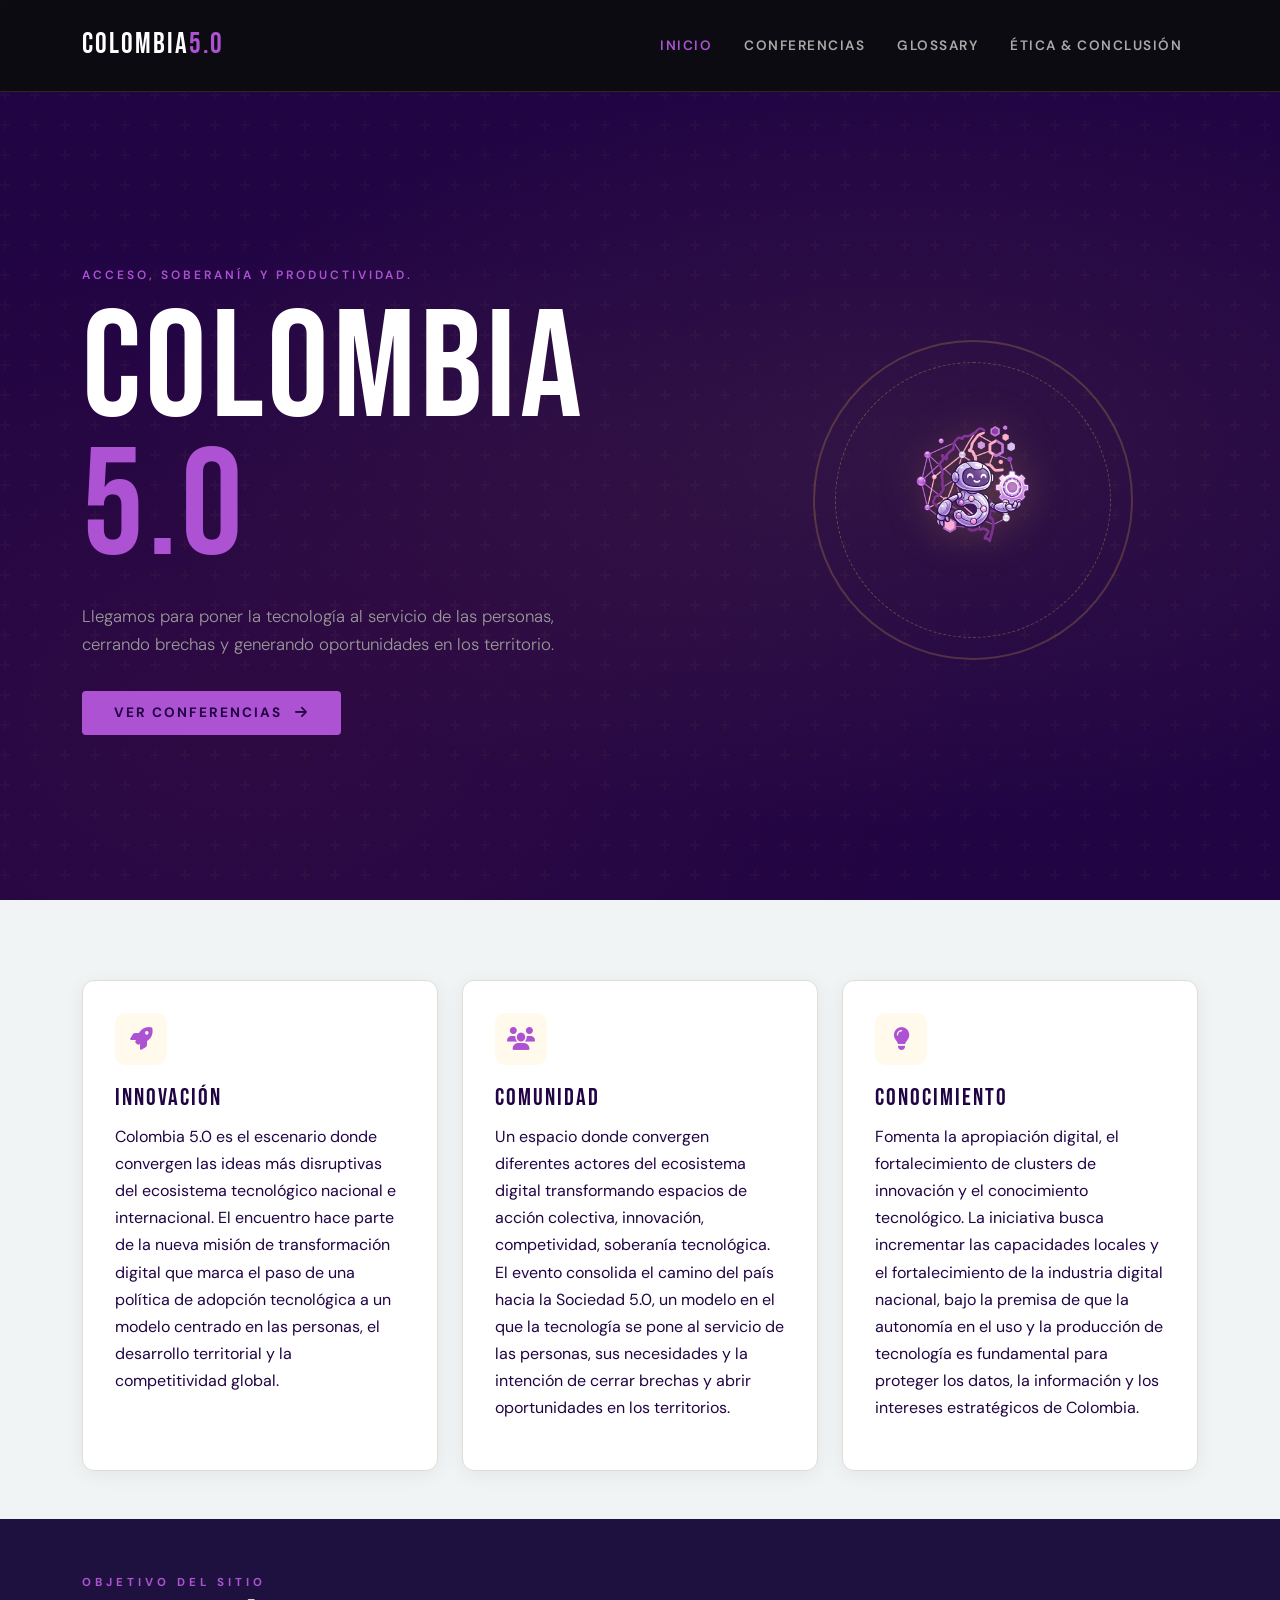
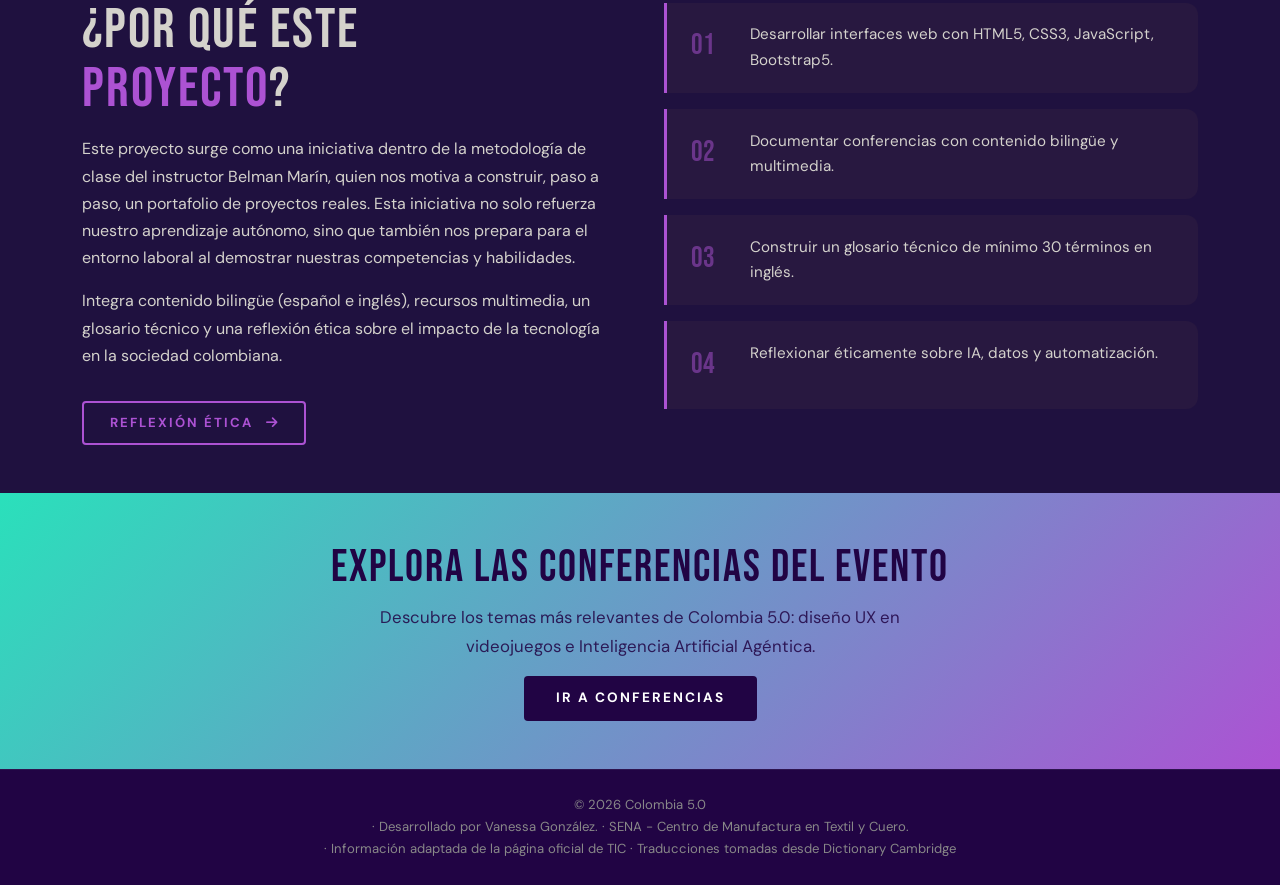
==== commit 4387d84f: "Update index.html" ====
--- a/index.html
+++ b/index.html
@@ -115,7 +115,7 @@
 </section>
 
 <footer class="site-footer py-4 text-center">
-  <p class="mb-0">© 2026 Colombia 5.0 <br/> · Desarrollado por Vanessa González. · SENA - Centro de Manufactura en Textil y Cuero. <br/> · Información adaptada de la página oficial de TIC. </p>
+  <p class="mb-0">© 2026 Colombia 5.0 <br/> · Desarrollado por Vanessa González. · SENA - Centro de Manufactura en Textil y Cuero. <br/> · Información adaptada de la página oficial de TIC · Traducciones tomadas desde Dictionary Cambridge </p>
 </footer>
 
 <script src="https://cdn.jsdelivr.net/npm/bootstrap@5.3.3/dist/js/bootstrap.bundle.min.js"></script>
@@ -123,3 +123,4 @@
 </body>
 </html>
 
+
